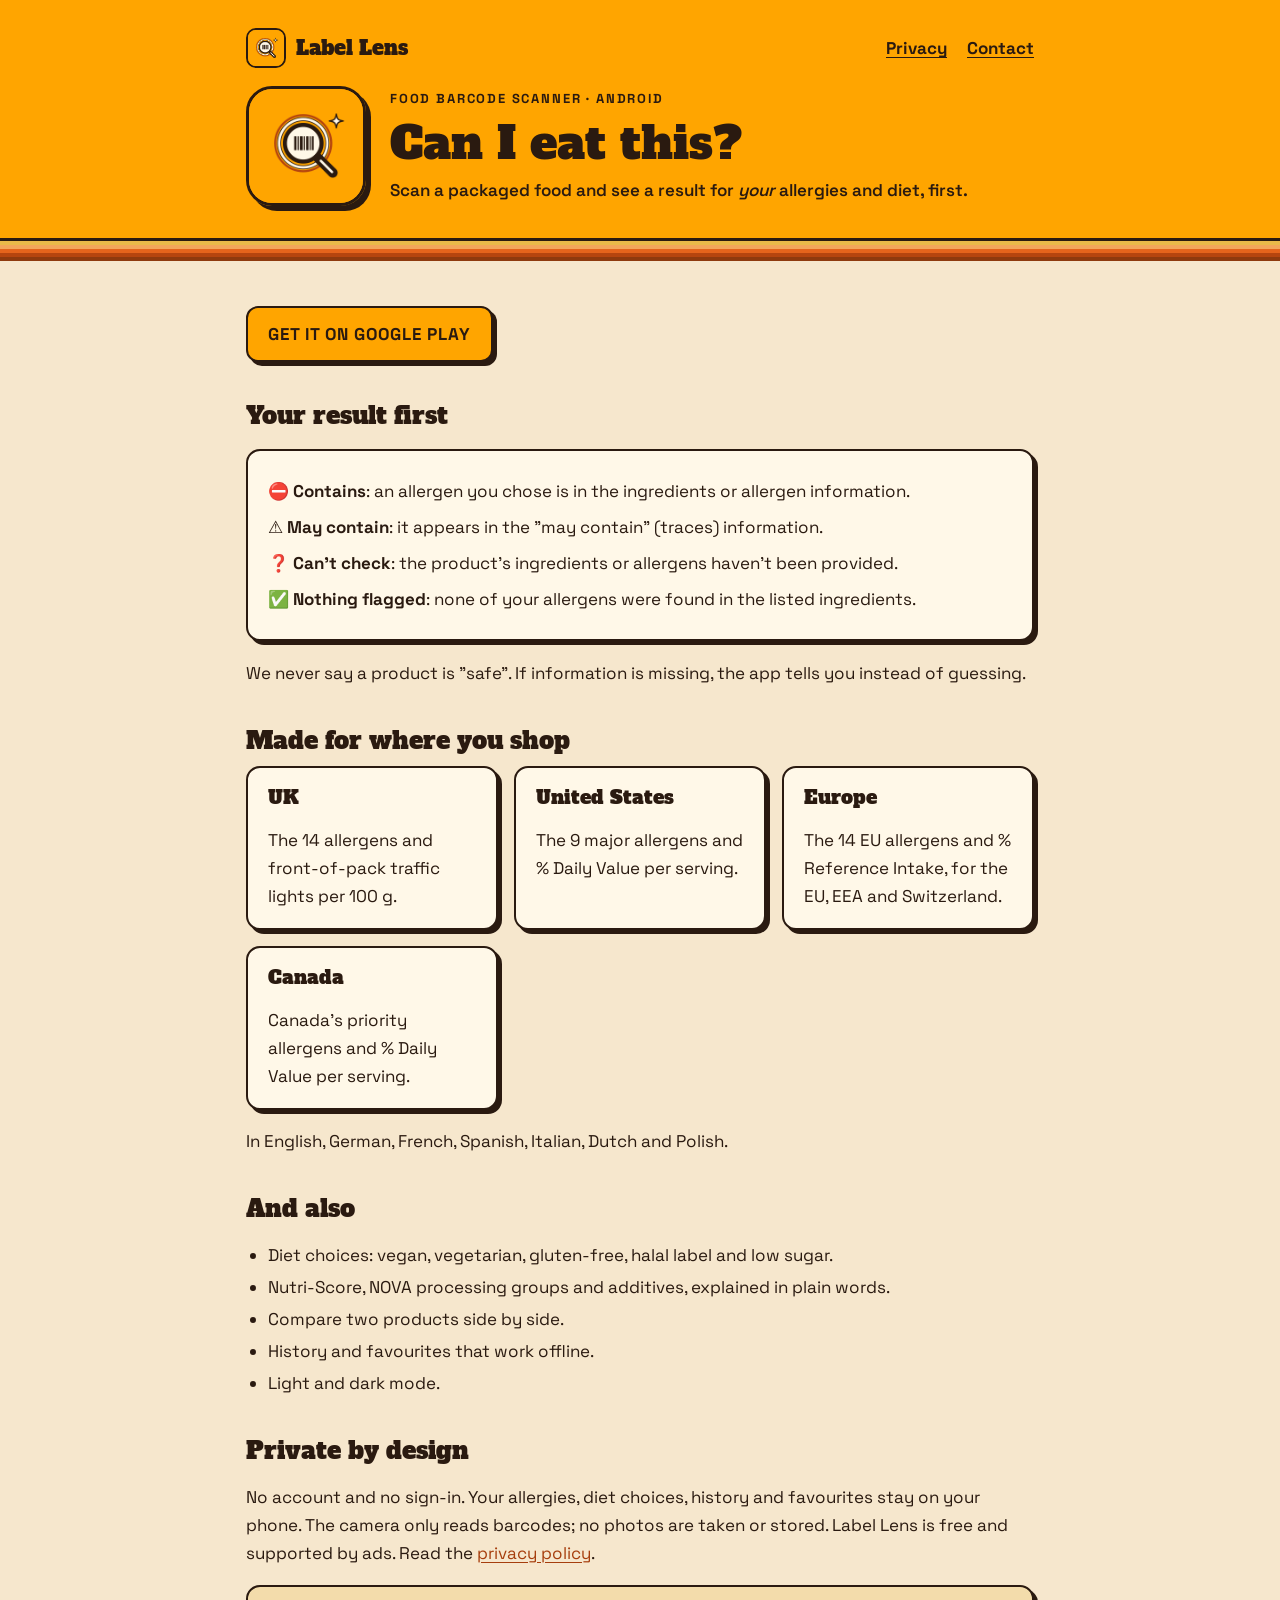
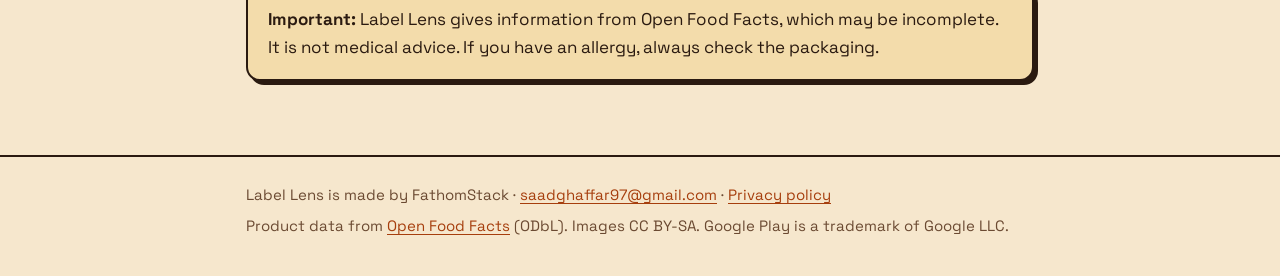
==== index.html @ 47fb959c "Add files via upload" ====
<!doctype html>
<html lang="en">
<head>
<meta charset="utf-8">
<meta name="viewport" content="width=device-width, initial-scale=1">
<title>Label Lens · Can I eat this?</title>
<meta name="description" content="Label Lens scans food barcodes and checks them against your allergies and diet choices, with nutrition data from Open Food Facts. For the UK, US, Europe and Canada.">
<link rel="icon" href="icon-512.png">
<link rel="preconnect" href="https://fonts.googleapis.com">
<link rel="preconnect" href="https://fonts.gstatic.com" crossorigin>
<link rel="stylesheet" href="https://fonts.googleapis.com/css2?family=Alfa+Slab+One&family=Space+Grotesk:wght@400;600;700&display=swap">
<link rel="stylesheet" href="styles.css">
</head>
<body>
<header class="band">
  <div class="band-inner">
    <nav class="nav" aria-label="Site">
      <a class="brand" href="./"><img src="icon-512.png" alt="" width="40" height="40">Label Lens</a>
      <span class="spacer"></span>
      <a href="privacy-policy.html">Privacy</a>
      <a href="mailto:saadghaffar97@gmail.com">Contact</a>
    </nav>
    <div class="hero">
      <img src="icon-512.png" alt="Label Lens app icon" width="120" height="120">
      <div class="text">
        <div class="eyebrow">Food barcode scanner · Android</div>
        <h1>Can I eat this?</h1>
        <p>Scan a packaged food and see a result for <em>your</em> allergies and diet, first.</p>
      </div>
    </div>
  </div>
</header>
<div class="stripes" aria-hidden="true"></div>

<main>
  <p><a class="button" href="https://play.google.com/store/apps/details?id=com.fathomstack.labellens">Get it on Google Play</a></p>

  <h2>Your result first</h2>
  <div class="card">
    <ul class="verdicts">
      <li>⛔ <strong>Contains</strong>: an allergen you chose is in the ingredients or allergen information.</li>
      <li>⚠️ <strong>May contain</strong>: it appears in the "may contain" (traces) information.</li>
      <li>❓ <strong>Can't check</strong>: the product's ingredients or allergens haven't been provided.</li>
      <li>✅ <strong>Nothing flagged</strong>: none of your allergens were found in the listed ingredients.</li>
    </ul>
  </div>
  <p>We never say a product is "safe". If information is missing, the app tells you instead of guessing.</p>

  <h2>Made for where you shop</h2>
  <div class="features">
    <div class="card"><h3>UK</h3><p>The 14 allergens and front-of-pack traffic lights per 100 g.</p></div>
    <div class="card"><h3>United States</h3><p>The 9 major allergens and % Daily Value per serving.</p></div>
    <div class="card"><h3>Europe</h3><p>The 14 EU allergens and % Reference Intake, for the EU, EEA and Switzerland.</p></div>
    <div class="card"><h3>Canada</h3><p>Canada's priority allergens and % Daily Value per serving.</p></div>
  </div>
  <p>In English, German, French, Spanish, Italian, Dutch and Polish.</p>

  <h2>And also</h2>
  <ul>
    <li>Diet choices: vegan, vegetarian, gluten-free, halal label and low sugar.</li>
    <li>Nutri-Score, NOVA processing groups and additives, explained in plain words.</li>
    <li>Compare two products side by side.</li>
    <li>History and favourites that work offline.</li>
    <li>Light and dark mode.</li>
  </ul>

  <h2>Private by design</h2>
  <p>No account and no sign-in. Your allergies, diet choices, history and favourites stay on your phone. The camera only reads barcodes; no photos are taken or stored. Label Lens is free and supported by ads. Read the <a href="privacy-policy.html">privacy policy</a>.</p>

  <div class="card note">
    <p><strong>Important:</strong> Label Lens gives information from Open Food Facts, which may be incomplete. It is not medical advice. If you have an allergy, always check the packaging.</p>
  </div>
</main>

<footer>
  <div class="inner">
    <p>Label Lens is made by FathomStack · <a href="mailto:saadghaffar97@gmail.com">saadghaffar97@gmail.com</a> · <a href="privacy-policy.html">Privacy policy</a></p>
    <p>Product data from <a href="https://world.openfoodfacts.org">Open Food Facts</a> (ODbL). Images CC BY-SA. Google Play is a trademark of Google LLC.</p>
  </div>
</footer>
</body>
</html>
---- styles.css ----
/* Label Lens website: the app's retro "kitchen label" look (paper, ink outlines,
   hard shadows, #FFA500 bands with ink text). Light and dark, like the app. */
:root {
  --bg: #F6E7CD;
  --surface: #FFF8E8;
  --tint: #F3DCAB;
  --text: #2A1A10;
  --muted: #6B4A32;
  --ink: #2A1A10;
  --rule: #D8BC8E;
  --primary: #FFA500;
  --on-primary: #2A1A10;
  --link: #A63E0D;
  --shadow: #2A1A10;
}
@media (prefers-color-scheme: dark) {
  :root:not([data-theme="light"]) {
    --bg: #1E140E;
    --surface: #2B1D14;
    --tint: #3D2A1A;
    --text: #F6E7CD;
    --muted: #CDB08A;
    --ink: #B38E63;
    --rule: #4E3A28;
    --link: #F2A65A;
    --shadow: #000000;
  }
}
:root[data-theme="dark"] {
  --bg: #1E140E;
  --surface: #2B1D14;
  --tint: #3D2A1A;
  --text: #F6E7CD;
  --muted: #CDB08A;
  --ink: #B38E63;
  --rule: #4E3A28;
  --link: #F2A65A;
  --shadow: #000000;
}

* { box-sizing: border-box; }
html { -webkit-text-size-adjust: 100%; }
body {
  margin: 0;
  background: var(--bg);
  color: var(--text);
  font: 17px/1.65 "Space Grotesk", system-ui, -apple-system, "Segoe UI", Roboto, sans-serif;
}
h1, h2, h3 { font-family: "Alfa Slab One", Georgia, serif; font-weight: 400; line-height: 1.2; }
a { color: var(--link); text-underline-offset: 3px; }
a:hover { text-decoration-thickness: 2px; }
:focus-visible { outline: 3px solid var(--primary); outline-offset: 2px; }

/* Orange band with an ink rule and the sunset stripe, like the app's headers. */
.band { background: var(--primary); color: var(--on-primary); border-bottom: 3px solid #2A1A10; }
.band a { color: var(--on-primary); }
.band-inner { max-width: 820px; margin: 0 auto; padding: 28px 16px 32px; }
.band h1 { margin: 6px 0 6px; font-size: clamp(30px, 6vw, 46px); }
.band p { margin: 0; font-weight: 600; }
.eyebrow { font-weight: 700; font-size: 13px; letter-spacing: 0.14em; text-transform: uppercase; }
.stripes { height: 20px; background: linear-gradient(180deg, #E9B949 0 20%, #F2A65A 20% 40%, #E5641C 40% 60%, #B5450F 60% 80%, #8E3A0E 80% 100%); }

.nav { display: flex; flex-wrap: wrap; gap: 8px 20px; align-items: center; margin-bottom: 18px; font-weight: 700; }
.nav .brand { display: inline-flex; align-items: center; gap: 10px; text-decoration: none; font-family: "Alfa Slab One", Georgia, serif; font-weight: 400; font-size: 20px; }
.nav .brand img { width: 40px; height: 40px; border-radius: 10px; border: 2px solid #2A1A10; }
.nav .spacer { flex: 1; }
@media (max-width: 400px) {
  .nav { gap: 8px 14px; font-size: 15px; }
  .nav .brand { font-size: 17px; gap: 8px; }
  .nav .brand img { width: 34px; height: 34px; }
}

main { max-width: 820px; margin: 0 auto; padding: 28px 16px 56px; }
main h2 { font-size: 24px; margin: 40px 0 10px; }
main h3 { font-size: 19px; margin: 24px 0 6px; }
ul { padding-left: 22px; }
li { margin: 4px 0; }

.card {
  background: var(--surface);
  border: 2px solid var(--ink);
  border-radius: 14px;
  box-shadow: 4px 4px 0 var(--shadow);
  padding: 18px 20px;
  margin: 18px 0;
}
.card > :first-child { margin-top: 0; }
.card > :last-child { margin-bottom: 0; }
.note { background: var(--tint); }
.muted { color: var(--muted); }

.table-wrap { overflow-x: auto; }
table { width: 100%; border-collapse: collapse; font-size: 16px; }
th, td { text-align: left; vertical-align: top; padding: 10px 8px; border-bottom: 1px solid var(--rule); }
th { font-weight: 700; }

.button {
  display: inline-block;
  background: var(--primary);
  color: var(--on-primary);
  border: 2px solid #2A1A10;
  border-radius: 12px;
  box-shadow: 4px 4px 0 var(--shadow);
  padding: 12px 20px;
  min-height: 48px;
  font-weight: 700;
  letter-spacing: 0.06em;
  text-transform: uppercase;
  text-decoration: none;
}
.button:active { transform: translate(4px, 4px); box-shadow: none; }

.hero { display: flex; gap: 24px; align-items: center; flex-wrap: wrap; }
.hero img { width: 120px; height: 120px; border-radius: 26px; border: 3px solid #2A1A10; box-shadow: 5px 5px 0 #2A1A10; }
.hero .text { flex: 1 1 260px; }

.features { display: grid; grid-template-columns: repeat(auto-fit, minmax(230px, 1fr)); gap: 16px; }
.features .card { margin: 0; }
.features h3 { margin: 0 0 6px; }

.verdicts { list-style: none; padding: 0; }
.verdicts li { margin: 8px 0; }

footer { border-top: 2px solid var(--ink); }
footer .inner { max-width: 820px; margin: 0 auto; padding: 20px 16px 32px; font-size: 15px; color: var(--muted); }
footer p { margin: 6px 0; }
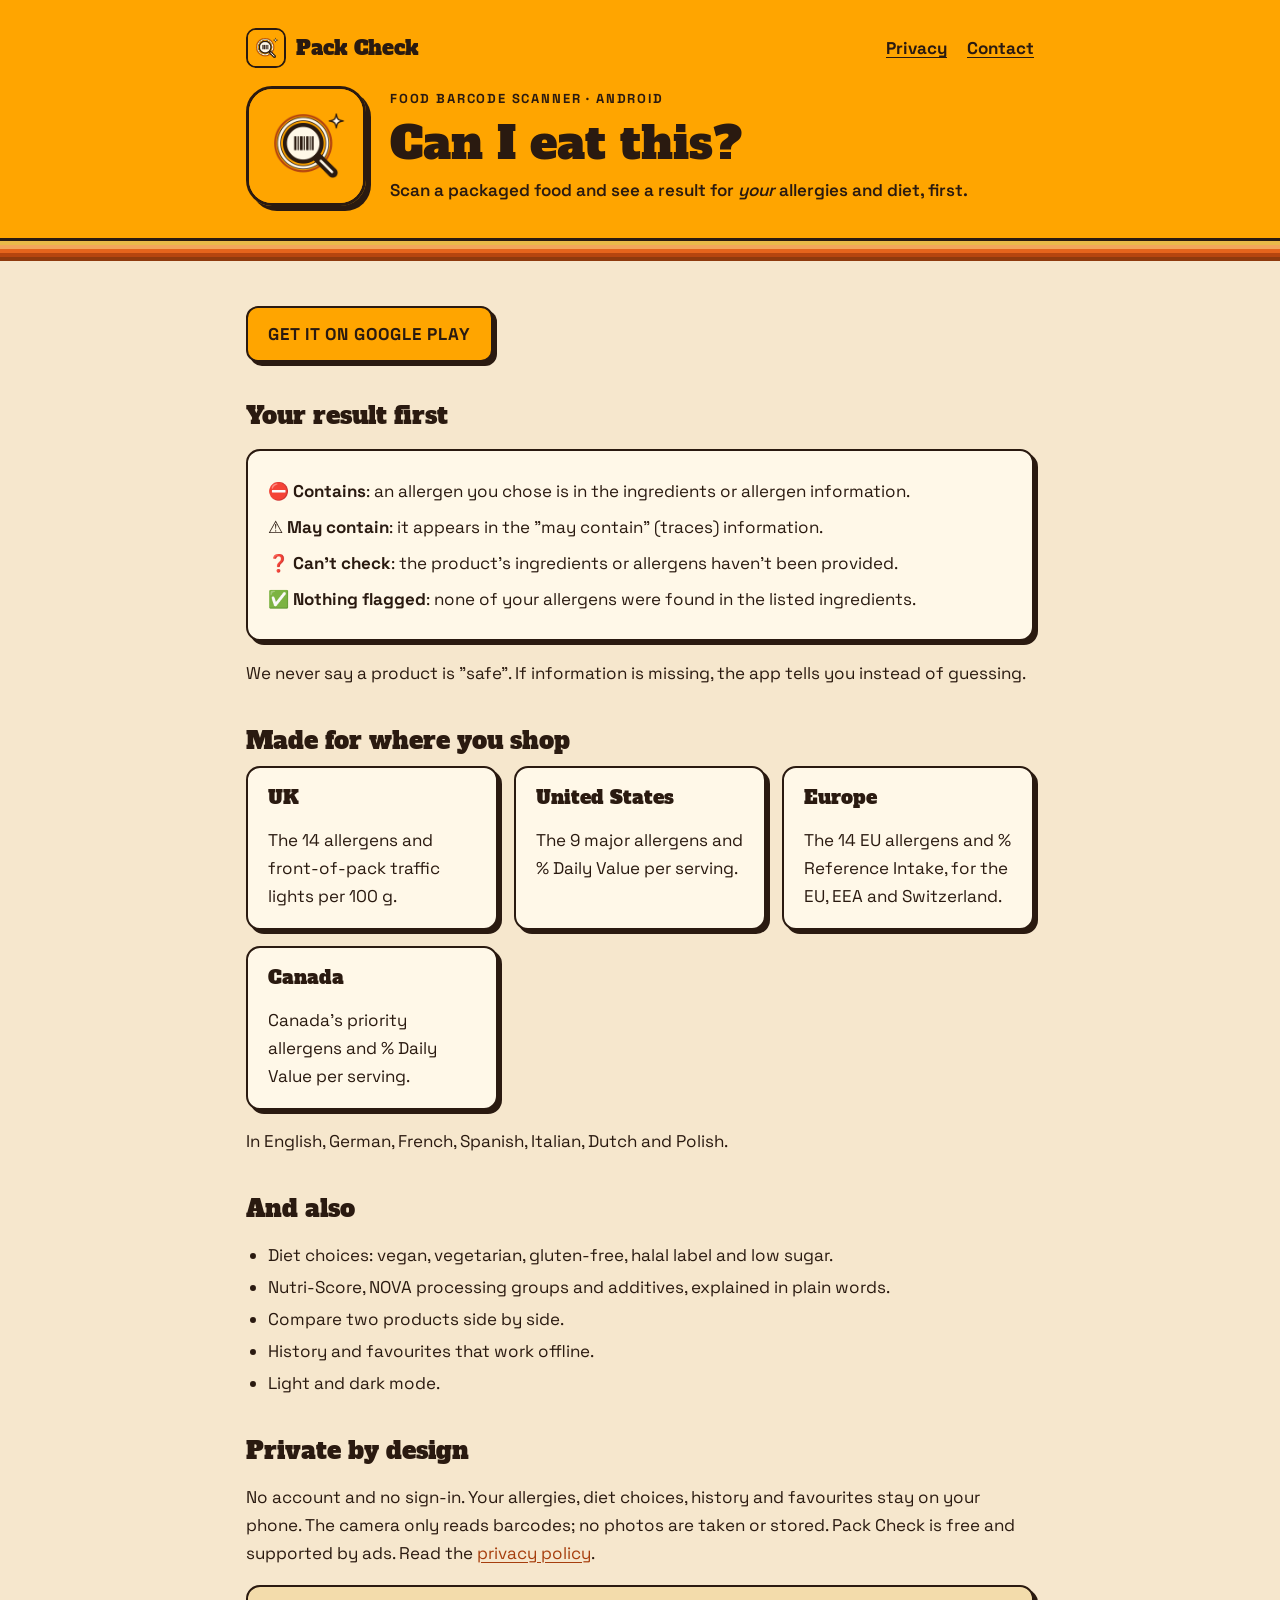
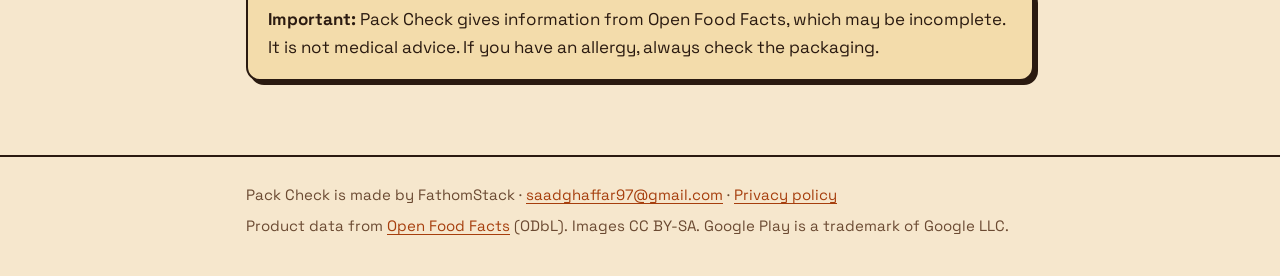
==== commit 46089d74: "Pack Check rename; privacy policy: add Sentry crash reports (18 Nov 2026)" ====
--- a/index.html
+++ b/index.html
@@ -3,8 +3,8 @@
 <head>
 <meta charset="utf-8">
 <meta name="viewport" content="width=device-width, initial-scale=1">
-<title>Label Lens · Can I eat this?</title>
-<meta name="description" content="Label Lens scans food barcodes and checks them against your allergies and diet choices, with nutrition data from Open Food Facts. For the UK, US, Europe and Canada.">
+<title>Pack Check · Can I eat this?</title>
+<meta name="description" content="Pack Check scans food barcodes and checks them against your allergies and diet choices, with nutrition data from Open Food Facts. For the UK, US, Europe and Canada.">
 <link rel="icon" href="icon-512.png">
 <link rel="preconnect" href="https://fonts.googleapis.com">
 <link rel="preconnect" href="https://fonts.gstatic.com" crossorigin>
@@ -15,13 +15,13 @@
 <header class="band">
   <div class="band-inner">
     <nav class="nav" aria-label="Site">
-      <a class="brand" href="./"><img src="icon-512.png" alt="" width="40" height="40">Label Lens</a>
+      <a class="brand" href="./"><img src="icon-512.png" alt="" width="40" height="40">Pack Check</a>
       <span class="spacer"></span>
       <a href="privacy-policy.html">Privacy</a>
       <a href="mailto:saadghaffar97@gmail.com">Contact</a>
     </nav>
     <div class="hero">
-      <img src="icon-512.png" alt="Label Lens app icon" width="120" height="120">
+      <img src="icon-512.png" alt="Pack Check app icon" width="120" height="120">
       <div class="text">
         <div class="eyebrow">Food barcode scanner · Android</div>
         <h1>Can I eat this?</h1>
@@ -33,7 +33,7 @@
 <div class="stripes" aria-hidden="true"></div>
 
 <main>
-  <p><a class="button" href="https://play.google.com/store/apps/details?id=com.fathomstack.labellens">Get it on Google Play</a></p>
+  <p><a class="button" href="https://play.google.com/store/apps/details?id=com.fathomstack.packcheck">Get it on Google Play</a></p>
 
   <h2>Your result first</h2>
   <div class="card">
@@ -65,16 +65,16 @@
   </ul>
 
   <h2>Private by design</h2>
-  <p>No account and no sign-in. Your allergies, diet choices, history and favourites stay on your phone. The camera only reads barcodes; no photos are taken or stored. Label Lens is free and supported by ads. Read the <a href="privacy-policy.html">privacy policy</a>.</p>
+  <p>No account and no sign-in. Your allergies, diet choices, history and favourites stay on your phone. The camera only reads barcodes; no photos are taken or stored. Pack Check is free and supported by ads. Read the <a href="privacy-policy.html">privacy policy</a>.</p>
 
   <div class="card note">
-    <p><strong>Important:</strong> Label Lens gives information from Open Food Facts, which may be incomplete. It is not medical advice. If you have an allergy, always check the packaging.</p>
+    <p><strong>Important:</strong> Pack Check gives information from Open Food Facts, which may be incomplete. It is not medical advice. If you have an allergy, always check the packaging.</p>
   </div>
 </main>
 
 <footer>
   <div class="inner">
-    <p>Label Lens is made by FathomStack · <a href="mailto:saadghaffar97@gmail.com">saadghaffar97@gmail.com</a> · <a href="privacy-policy.html">Privacy policy</a></p>
+    <p>Pack Check is made by FathomStack · <a href="mailto:saadghaffar97@gmail.com">saadghaffar97@gmail.com</a> · <a href="privacy-policy.html">Privacy policy</a></p>
     <p>Product data from <a href="https://world.openfoodfacts.org">Open Food Facts</a> (ODbL). Images CC BY-SA. Google Play is a trademark of Google LLC.</p>
   </div>
 </footer>
--- a/styles.css
+++ b/styles.css
@@ -1,4 +1,4 @@
-/* Label Lens website: the app's retro "kitchen label" look (paper, ink outlines,
+/* Pack Check website: the app's retro "kitchen label" look (paper, ink outlines,
    hard shadows, #FFA500 bands with ink text). Light and dark, like the app. */
 :root {
   --bg: #F6E7CD;
